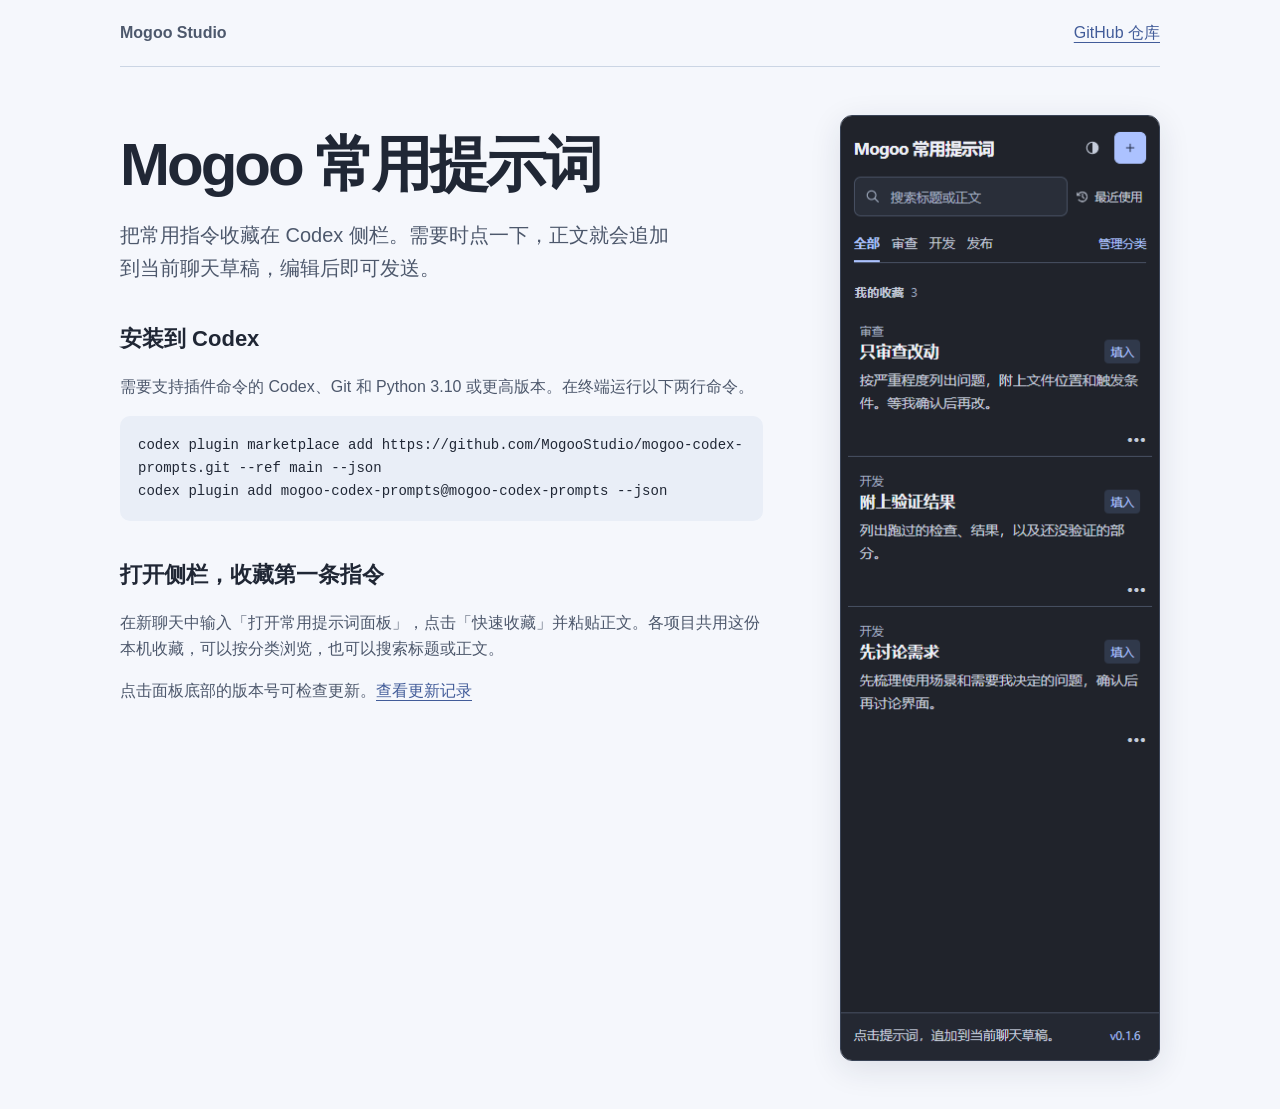
==== docs/index.html @ 4727c8df "Add the product website for the Codex plugin details page" ====
<!doctype html>
<html lang="zh-CN">
<head>
  <meta charset="utf-8">
  <meta name="viewport" content="width=device-width, initial-scale=1">
  <meta name="description" content="在 Codex 聊天侧栏收藏和查找常用提示词，点击即可追加到当前草稿。">
  <title>Mogoo 常用提示词 · Codex 插件</title>
  <link rel="canonical" href="https://mogoostudio.github.io/mogoo-codex-prompts/">
  <style>
    :root{color-scheme:light;--ink:#202735;--muted:#4d586c;--accent:#425c99;--line:#cbd5e4}
    *{box-sizing:border-box}
    body{margin:0;background:#f5f7fc;color:var(--ink);font:16px/1.65 Inter,"Segoe UI","Microsoft YaHei",sans-serif}
    header,main{width:min(1040px,calc(100% - 48px));margin:auto}
    header{display:flex;align-items:center;justify-content:space-between;border-bottom:1px solid var(--line);padding:20px 0;color:var(--muted)}
    a{color:var(--accent);text-underline-offset:4px}
    main{display:grid;grid-template-columns:minmax(0,1fr) minmax(240px,320px);gap:clamp(30px,6vw,80px);padding:48px 0;align-items:start}
    h1{font-size:clamp(32px,5vw,60px);letter-spacing:-.05em;line-height:1.15;margin:.25em 0}
    h2{font-size:22px;margin:36px 0 6px}
    .intro{font-size:20px;max-width:28em}
    p{color:var(--muted)}
    pre{white-space:pre-wrap;overflow-wrap:anywhere;background:#e9eef7;border-radius:10px;padding:18px;font:14px/1.65 Consolas,monospace}
    figure{margin:0}
    img{display:block;width:100%;height:auto;border-radius:12px;border:1px solid #394356;box-shadow:0 8px 32px #17283c1c}
    @media(max-width:700px){main{grid-template-columns:1fr;padding-top:24px}figure{max-width:320px;margin:auto}header,main{width:calc(100% - 32px)}}
  </style>
</head>
<body>
  <header><strong>Mogoo Studio</strong><a href="https://github.com/MogooStudio/mogoo-codex-prompts">GitHub 仓库</a></header>
  <main>
    <article>
      <h1>Mogoo 常用提示词</h1>
      <p class="intro">把常用指令收藏在 Codex 侧栏。需要时点一下，正文就会追加到当前聊天草稿，编辑后即可发送。</p>
      <h2>安装到 Codex</h2>
      <p>需要支持插件命令的 Codex、Git 和 Python 3.10 或更高版本。在终端运行以下两行命令。</p>
      <pre><code>codex plugin marketplace add https://github.com/MogooStudio/mogoo-codex-prompts.git --ref main --json
codex plugin add mogoo-codex-prompts@mogoo-codex-prompts --json</code></pre>
      <h2>打开侧栏，收藏第一条指令</h2>
      <p>在新聊天中输入「打开常用提示词面板」，点击「快速收藏」并粘贴正文。各项目共用这份本机收藏，可以按分类浏览，也可以搜索标题或正文。</p>
      <p>点击面板底部的版本号可检查更新。<a href="https://github.com/MogooStudio/mogoo-codex-prompts/blob/main/CHANGELOG.zh.md">查看更新记录</a></p>
    </article>
    <figure><img src="panel.png" width="320" height="950" alt="深色 Codex 窄侧栏中的提示词搜索、分类和三条示例收藏"></figure>
  </main>
</body>
</html>
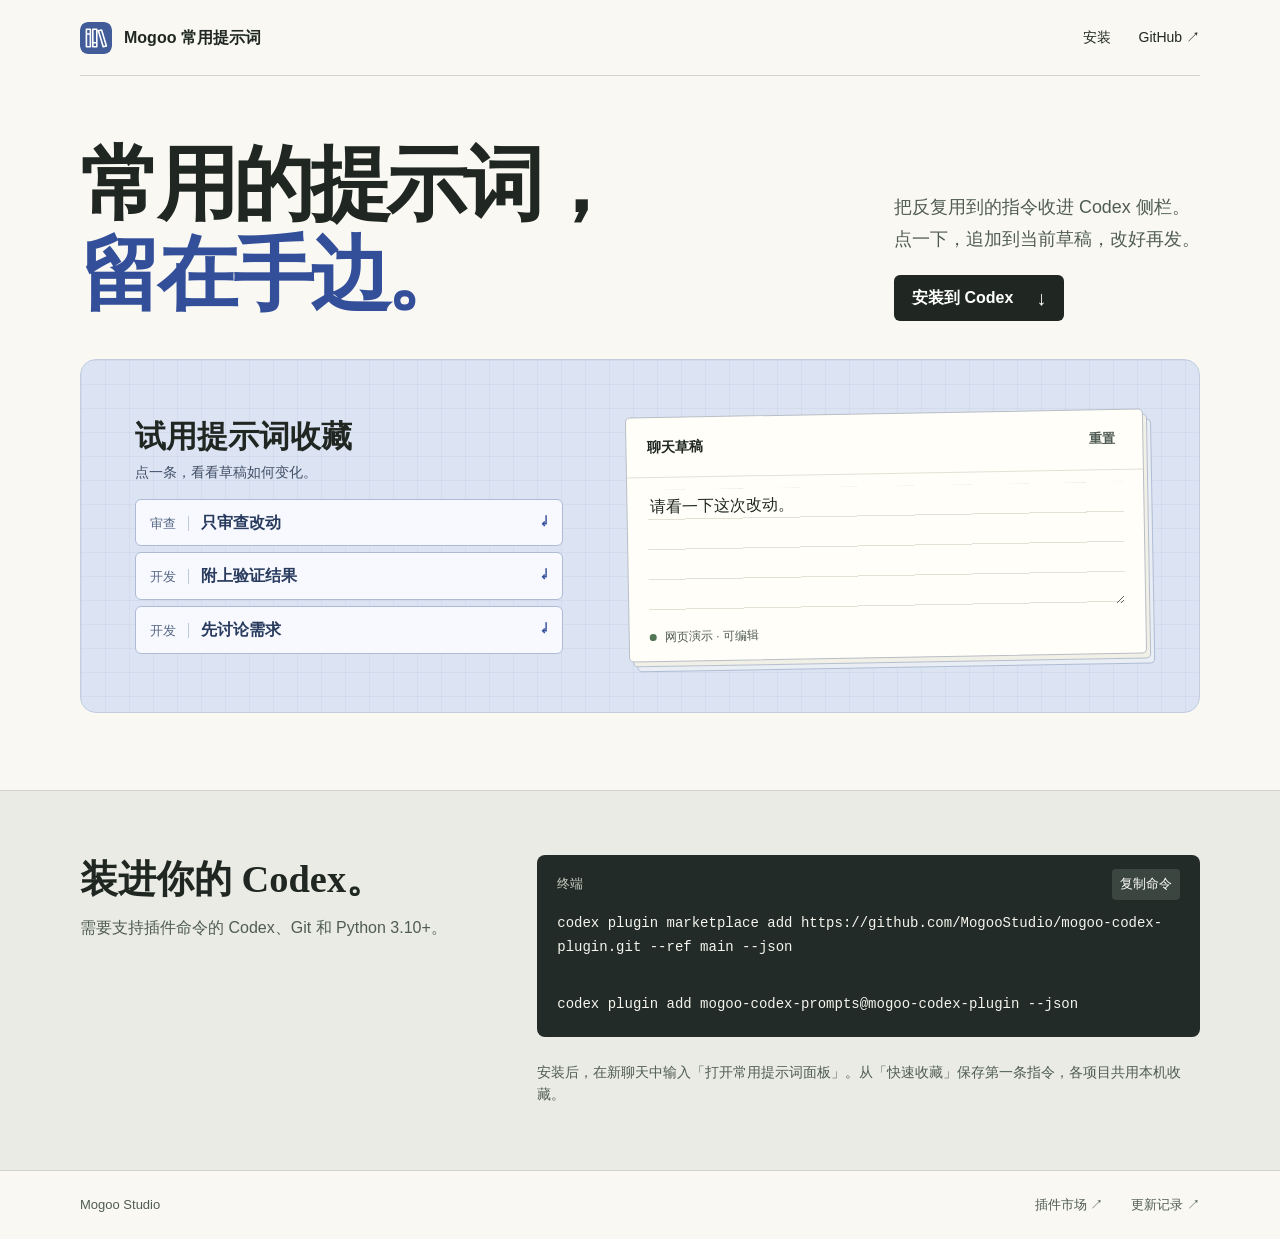
==== commit c283ecfd: "Install through the Mogoo GitHub catalog and redesign the product page" ====
--- a/docs/index.html
+++ b/docs/index.html
@@ -1,44 +1,50 @@
 <!doctype html>
 <html lang="zh-CN">
 <head>
-  <meta charset="utf-8">
-  <meta name="viewport" content="width=device-width, initial-scale=1">
-  <meta name="description" content="在 Codex 聊天侧栏收藏和查找常用提示词，点击即可追加到当前草稿。">
+  <meta charset="utf-8"><meta name="viewport" content="width=device-width, initial-scale=1">
+  <meta name="description" content="在 Codex 侧栏收藏、检索和追加常用提示词。试用草稿演示，或从 Mogoo 的 GitHub 插件市场安装。">
   <title>Mogoo 常用提示词 · Codex 插件</title>
   <link rel="canonical" href="https://mogoostudio.github.io/mogoo-codex-prompts/">
-  <style>
-    :root{color-scheme:light;--ink:#202735;--muted:#4d586c;--accent:#425c99;--line:#cbd5e4}
-    *{box-sizing:border-box}
-    body{margin:0;background:#f5f7fc;color:var(--ink);font:16px/1.65 Inter,"Segoe UI","Microsoft YaHei",sans-serif}
-    header,main{width:min(1040px,calc(100% - 48px));margin:auto}
-    header{display:flex;align-items:center;justify-content:space-between;border-bottom:1px solid var(--line);padding:20px 0;color:var(--muted)}
-    a{color:var(--accent);text-underline-offset:4px}
-    main{display:grid;grid-template-columns:minmax(0,1fr) minmax(240px,320px);gap:clamp(30px,6vw,80px);padding:48px 0;align-items:start}
-    h1{font-size:clamp(32px,5vw,60px);letter-spacing:-.05em;line-height:1.15;margin:.25em 0}
-    h2{font-size:22px;margin:36px 0 6px}
-    .intro{font-size:20px;max-width:28em}
-    p{color:var(--muted)}
-    pre{white-space:pre-wrap;overflow-wrap:anywhere;background:#e9eef7;border-radius:10px;padding:18px;font:14px/1.65 Consolas,monospace}
-    figure{margin:0}
-    img{display:block;width:100%;height:auto;border-radius:12px;border:1px solid #394356;box-shadow:0 8px 32px #17283c1c}
-    @media(max-width:700px){main{grid-template-columns:1fr;padding-top:24px}figure{max-width:320px;margin:auto}header,main{width:calc(100% - 32px)}}
-  </style>
+  <link rel="icon" href="icon.svg" type="image/svg+xml">
+  <link rel="stylesheet" href="site.css">
+  <script src="site.js" defer></script>
 </head>
 <body>
-  <header><strong>Mogoo Studio</strong><a href="https://github.com/MogooStudio/mogoo-codex-prompts">GitHub 仓库</a></header>
-  <main>
-    <article>
-      <h1>Mogoo 常用提示词</h1>
-      <p class="intro">把常用指令收藏在 Codex 侧栏。需要时点一下，正文就会追加到当前聊天草稿，编辑后即可发送。</p>
-      <h2>安装到 Codex</h2>
-      <p>需要支持插件命令的 Codex、Git 和 Python 3.10 或更高版本。在终端运行以下两行命令。</p>
-      <pre><code>codex plugin marketplace add https://github.com/MogooStudio/mogoo-codex-prompts.git --ref main --json
-codex plugin add mogoo-codex-prompts@mogoo-codex-prompts --json</code></pre>
-      <h2>打开侧栏，收藏第一条指令</h2>
-      <p>在新聊天中输入「打开常用提示词面板」，点击「快速收藏」并粘贴正文。各项目共用这份本机收藏，可以按分类浏览，也可以搜索标题或正文。</p>
-      <p>点击面板底部的版本号可检查更新。<a href="https://github.com/MogooStudio/mogoo-codex-prompts/blob/main/CHANGELOG.zh.md">查看更新记录</a></p>
-    </article>
-    <figure><img src="panel.png" width="320" height="950" alt="深色 Codex 窄侧栏中的提示词搜索、分类和三条示例收藏"></figure>
+  <header class="nav shell">
+    <a href="#top" class="brand"><img src="icon.svg" width="32" height="32" alt="">Mogoo 常用提示词</a>
+    <nav aria-label="主导航"><a href="#install">安装</a><a href="https://github.com/MogooStudio/mogoo-codex-prompts">GitHub ↗</a></nav>
+  </header>
+  <main id="top">
+    <section class="hero shell" aria-labelledby="headline">
+      <div class="hero-text">
+        <h1 id="headline">常用的提示词，<br><em>留在手边。</em></h1>
+        <div class="lead"><p>把反复用到的指令收进 Codex 侧栏。<br>点一下，追加到当前草稿，改好再发。</p>
+          <a class="cta" href="#install">安装到 Codex <span aria-hidden="true">↓</span></a>
+        </div>
+      </div>
+      <div class="demo" aria-labelledby="demo-title">
+        <div class="library">
+          <h2 id="demo-title">试用提示词收藏</h2>
+          <p>点一条，看看草稿如何变化。</p>
+          <div class="samples">
+            <button type="button" data-sample="review"><span><small>审查</small>只审查改动</span><span aria-hidden="true" class="append">↵</span></button>
+            <button type="button" data-sample="verify"><span><small>开发</small>附上验证结果</span><span aria-hidden="true" class="append">↵</span></button>
+            <button type="button" data-sample="discuss"><span><small>开发</small>先讨论需求</span><span aria-hidden="true" class="append">↵</span></button>
+          </div>
+        </div>
+        <div class="paper">
+          <div class="paper-head"><label for="draft">聊天草稿</label><button id="reset" type="button">重置</button></div>
+          <textarea id="draft" spellcheck="false">请看一下这次改动。</textarea>
+          <div class="paper-foot"><span class="dot"></span><span id="demo-state" role="status">网页演示 · 可编辑</span></div>
+        </div>
+      </div>
+    </section>
+    <section id="install" class="install"><div class="shell install-grid">
+      <div><h2>装进你的 Codex。</h2><p>需要支持插件命令的 Codex、Git 和 Python 3.10+。</p></div>
+      <div class="terminal"><div><span>终端</span><button id="copy" type="button">复制命令</button></div><pre><code id="commands"><span>codex plugin marketplace add https://github.com/MogooStudio/mogoo-codex-plugin.git --ref main --json</span>
+<span>codex plugin add mogoo-codex-prompts@mogoo-codex-plugin --json</span></code></pre></div>
+      <p class="first-use">安装后，在新聊天中输入「打开常用提示词面板」。从「快速收藏」保存第一条指令，各项目共用本机收藏。</p>
+    </div></section>
   </main>
-</body>
-</html>
+  <footer class="shell"><span>Mogoo Studio</span><div><a href="https://github.com/MogooStudio/mogoo-codex-plugin">插件市场 ↗</a><a href="https://github.com/MogooStudio/mogoo-codex-prompts/blob/main/CHANGELOG.zh.md">更新记录 ↗</a></div></footer>
+</body></html>
--- a/docs/site.css
+++ b/docs/site.css
@@ -0,0 +1,11 @@
+:root{color-scheme:light;--paper:#f9f8f3;--ink:#202722;--muted:#505c55;--accent:#344f9a;--line:#d1d4ca;--body:"Inter","Segoe UI","Microsoft YaHei",sans-serif;--serif:"STIX Two Text","Noto Serif CJK SC","Songti SC","SimSun",serif}
+*{box-sizing:border-box}body{margin:0;background:var(--paper);color:var(--ink);font:16px/1.6 var(--body)}a{color:inherit;text-decoration:none}a:hover{text-decoration:underline;text-underline-offset:.25em}button,textarea{font:inherit}button{cursor:pointer;color:inherit}button:focus-visible,a:focus-visible,textarea:focus-visible{outline:3px solid #5977c8;outline-offset:3px}.shell{width:min(1120px,calc(100% - 64px));margin-inline:auto}.nav,footer{display:flex;align-items:center;justify-content:space-between;gap:18px}.nav{min-height:76px;border-bottom:1px solid var(--line)}.brand{display:inline-flex;align-items:center;gap:12px;font-weight:680}.brand img{border-radius:8px}.nav nav,footer div{display:flex;gap:28px}.nav nav{font-size:14px}
+.hero{padding-block:clamp(34px,5vw,72px) clamp(40px,6vw,86px)}.hero-text{display:grid;grid-template-columns:1.5fr 1fr;align-items:end;gap:30px;margin-bottom:38px}h1,h2,p{margin:0}h1{font:700 clamp(42px,6.3vw,88px)/1.12 var(--serif);letter-spacing:-.055em}h1 em{color:var(--accent);font-style:normal}.lead{justify-self:end}.lead p{color:var(--muted);font-size:clamp(16px,1.4vw,20px);line-height:1.75}.cta{display:inline-flex;align-items:center;gap:23px;margin-top:20px;padding:10px 18px;background:var(--ink);color:#fff;border-radius:6px;font-weight:600}.cta:hover{background:var(--accent);text-decoration:none}.cta span{font-size:20px;line-height:1}
+.demo{display:grid;grid-template-columns:.95fr 1.15fr;gap:clamp(25px,5vw,74px);align-items:center;padding:clamp(24px,4.2vw,58px);border:1px solid #c2cdde;border-radius:16px;background-color:#dce4f3;background-image:linear-gradient(90deg,#64779c13 1px,transparent 1px),linear-gradient(#64779c13 1px,transparent 1px);background-size:24px 24px}.library h2{font:700 clamp(23px,2.4vw,32px)/1.25 var(--serif)}.library p{font-size:14px;margin:5px 0 15px;color:#414f66}.samples{display:grid;gap:6px}.samples button{display:flex;justify-content:space-between;align-items:center;gap:8px;text-align:left;border:1px solid #adbcd4;background:#f7f9fe;color:#283a5e;padding:10px 14px;border-radius:6px;font-weight:650}.samples small{font-weight:400;color:#566785;margin-right:12px;padding-right:12px;border-right:1px solid #bec9da}.samples button:hover,.samples button:focus-visible{background:white;border-color:var(--accent)}.append{font-size:20px;line-height:1}.paper{position:relative;min-width:0;display:flex;flex-direction:column;min-height:245px;border:1px solid #b9bec6;border-radius:5px;background:#fffef8;box-shadow:4px 5px 0 -1px #f1f0e7,4px 5px 0 #b6bfce,8px 10px 0 -1px #e9edf4,8px 10px 0 #afbdd4;transform:rotate(-1deg)}.paper-head,.paper-foot{display:flex;align-items:center;gap:8px;padding:14px 20px}.paper-head{justify-content:space-between;border-bottom:1px solid #e4e1d5;font-size:14px;font-weight:650}.paper-head button,.terminal button{font-size:13px;border:0;padding:5px 8px;border-radius:4px}.paper-head button{color:var(--muted);background:transparent}.paper-head button:hover{background:#eeede4}textarea{display:block;width:calc(100% - 40px);margin:12px 20px 0;min-height:122px;resize:vertical;background:repeating-linear-gradient(transparent 0 29px,#e4e1d5 29px 30px);font:16px/30px var(--body);border:0;color:var(--ink)}.paper-foot{margin-top:auto;font-size:12px;color:var(--muted)}.dot{width:7px;height:7px;background:#527554;border-radius:50%}
+.install{background:#e9ebe4;padding-block:clamp(40px,5vw,72px);border-block:1px solid var(--line);scroll-margin-top:12px}.install-grid{display:grid;grid-template-columns:.85fr 1.35fr;column-gap:40px;row-gap:14px}.install h2{font:700 clamp(26px,3vw,40px)/1.3 var(--serif)}.install p{color:var(--muted);margin-top:10px}.terminal{min-width:0;background:#232b29;color:#f5f5ee;padding:14px 20px 20px;border-radius:8px}.terminal>div{display:flex;align-items:center;justify-content:space-between;color:#c3cabf;font-size:13px;margin-bottom:12px}.terminal button{background:#3b4640;color:white}.terminal pre{margin:0;white-space:pre-wrap;overflow-wrap:anywhere;font:14px/1.7 "IBM Plex Mono",Consolas,monospace}.first-use{grid-column:2;font-size:14px}footer{padding-block:24px;font-size:13px;color:var(--muted)}
+@supports(animation-timeline:view()){ @media(prefers-reduced-motion:no-preference) and (min-width:760px){.paper{animation:place linear both;animation-timeline:view();animation-range:entry 0% cover 45%}@keyframes place{from{transform:translateY(18px) rotate(-3deg)}to{transform:rotate(-1deg)}}}}
+@media(max-width:720px){.shell{width:calc(100% - 32px)}.nav{min-height:60px}.nav nav,footer div{gap:14px}.hero-text,.demo,.install-grid{grid-template-columns:1fr}.hero-text{gap:16px;margin-bottom:24px}.lead{justify-self:start}.demo{padding:20px 16px 25px;gap:22px}.paper{min-height:205px;transform:none}.first-use{grid-column:auto}.install-grid{gap:18px}.brand{gap:6px}.brand img{width:27px;height:27px}footer{flex-wrap:wrap}}
+@media(max-width:380px){.nav{gap:6px}.nav nav{gap:10px;font-size:13px}.brand{font-size:14px}.shell{width:calc(100% - 24px)}.hero{padding-top:28px}.paper-head,.paper-foot{padding-inline:12px}textarea{margin-inline:12px;width:calc(100% - 24px)}}
+
+.samples .append{font-size:14px;white-space:nowrap;color:var(--accent)}
+.terminal code span{display:block}.terminal code span+span{margin-top:10px}
